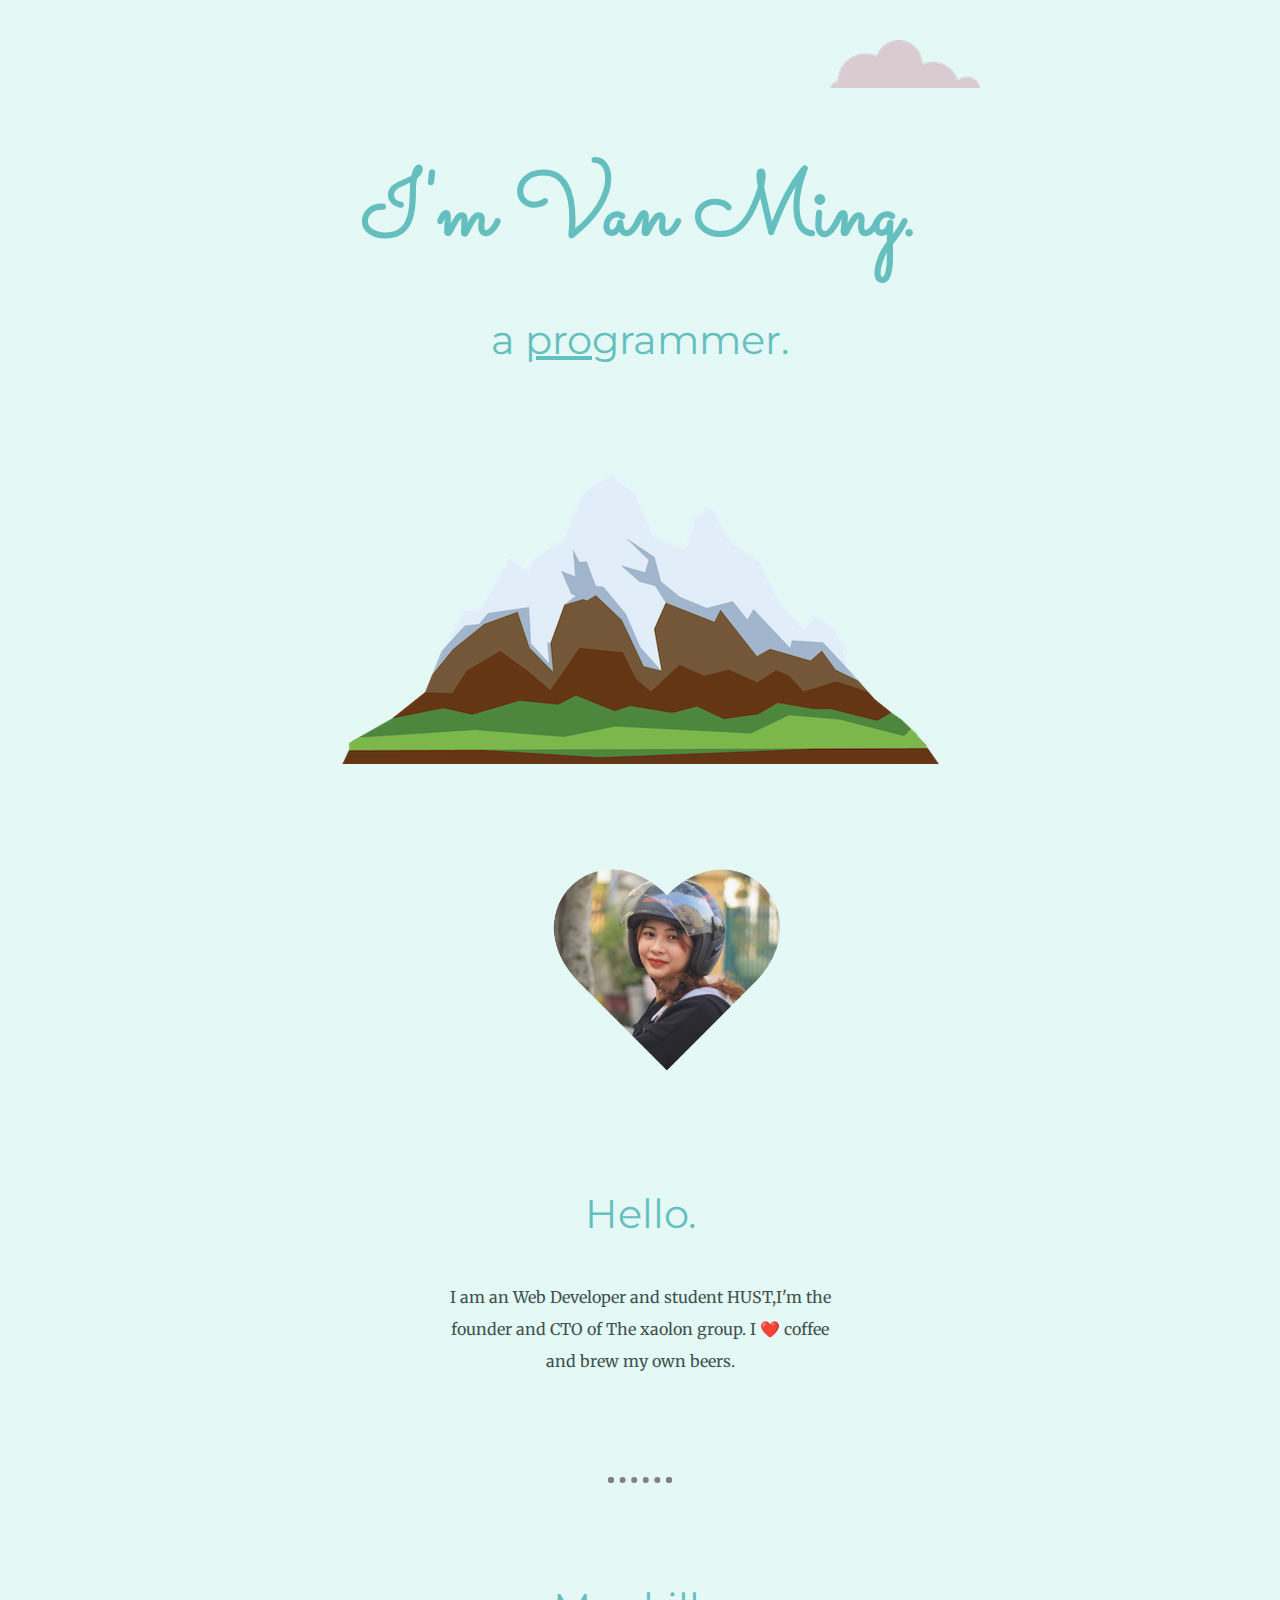
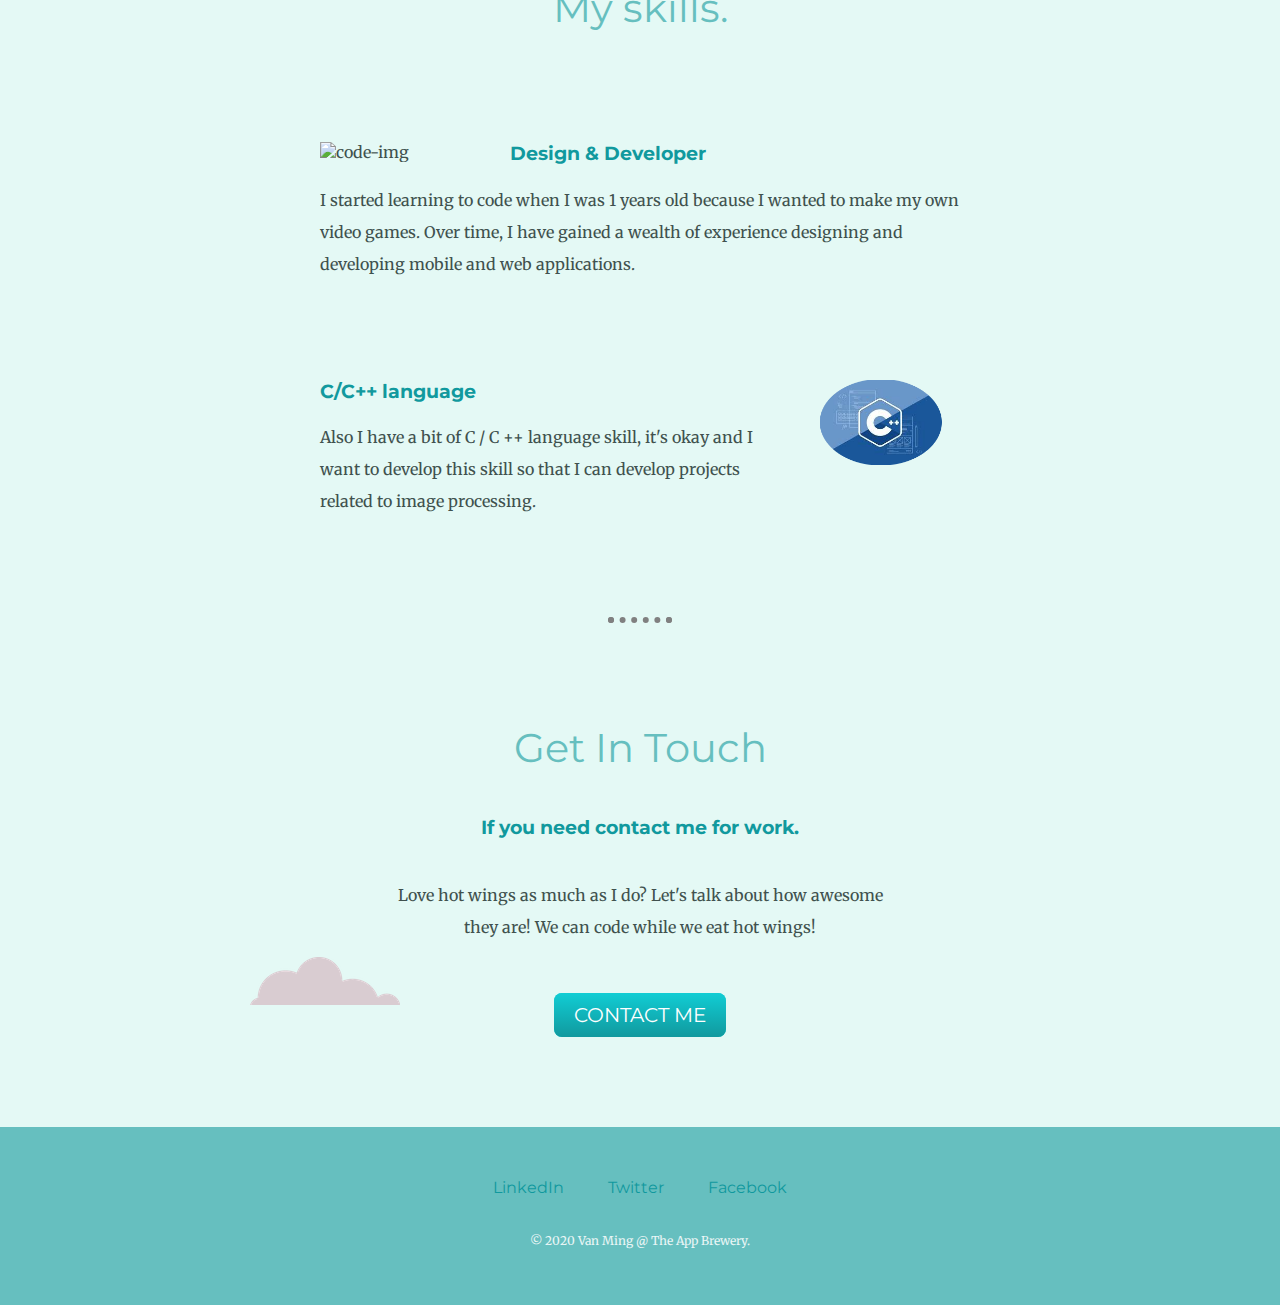
==== Untitled-1.html @ 1095145e "add initial cv web" ====
<!DOCTYPE html>
<html lang="en">
<head>
    <meta charset="UTF-8">
    <meta http-equiv="X-UA-Compatible" content="IE=edge">
    <meta name="viewport" content="width=device-width, initial-scale=1.0">
    <title>Van Ming</title>
    <link rel="stylesheet" href="css/styles.css">
    <link href="https://fonts.googleapis.com/css?family=Merriweather|Montserrat|Sacramento" rel="stylesheet">
    <link rel="icon" href="facebook-icon-png-32x32-28.jpg">
</head>
<body>
    <div class="top-container">
        <img class="top-cloud" src="images/cloud.png" alt="cloud">
        <div class="title-text">
            <h1>I'm Van Ming.</h1>
            <h2>a <span class="pro">pro</span>grammer.</h2>
        </div>
<img class="bottom-cloud" src="images/cloud.png" alt="cloud">
<img class="mountain" src="images/mountain.png" alt="mountain"
    </div>
    <div class="middle-container">
        <div class="profile">
            <img class="ss" src="images/abc.png" alt="my">
            <h2> Hello.</h2>
            <p class="intro">I am an Web Developer and student HUST,I'm the founder and CTO of The xaolon group. I ❤️ coffee and brew my own beers.</p>
        </div>
<hr>
<div class="skills">
<h2>My skills.</h2>
<div class="skill-row">
    <img class="code-img" src="https://media.giphy.com/media/iIqmM5tTjmpOB9mpbn/giphy.gif" alt=code-img>
    <h3>Design & Developer</h3>
    <p>I started learning to code when I was 1 years old because I wanted to make my own video games. Over time, I have gained a wealth of experience designing and developing mobile and web applications.</p>
</div>
<div class="skill-row">
    <img class="chilli-img" src="images/C++.png" alt="abc">

    <h3>C/C++ language </h3>
    <p>Also I have a bit of C / C ++ language skill, it's okay and I want to develop this skill so that I can develop projects related to image processing.</p>
</div>
</div>
<hr>
<div class="contact-me">
    <h2>Get In Touch</h2>
    <h3>If you need contact me for work.</h3>
    <p class="contact-message">Love hot wings as much as I do? Let's talk about how awesome they are! We can code while we eat hot wings!</p>
    <a class="btn" href="ngovanminhdtvt08@gmail.com">CONTACT ME</a>
  </div>
</div>


<div class="bottom-container">
  <a class="footer-link" href="https://www.linkedin.com/">LinkedIn</a>
  <a class="footer-link" href="https://twitter.com/minh66hn">Twitter</a>
  <a class="footer-link" href="https://www.facebook.com/minh66hn/">Facebook</a>
  <p class="copyright">© 2020 Van Ming @ The App Brewery.</p>
</div>
    </div>
</body>
</html>
---- css/styles.css ----
body {
  color: #40514E;
  margin: 0;
  text-align: center;
  font-family: 'Merriweather', serif;
}

h1 {
  color: #66BFBF;
  font-size: 5.625rem;
  margin: 50px auto 0 auto;
  font-family: 'Sacramento', cursive;
}

h2 {
  color: #66BFBF;
  font-family: 'Montserrat', sans-serif;
  font-size: 2.5rem;
  font-weight: normal;
  padding-bottom: 10px;
}

h3 {
  color: #11999E;
  font-family: 'Montserrat', sans-serif;
}

p {
  line-height: 2;
}

hr {
  border: dotted gray 6px;
  border-bottom: none;
  width: 4%;
  margin: 100px auto;
}

a{
  color: #11999E;
  font-family: 'Montserrat', sans-serif;
  margin: 10px 20px;
  text-decoration: none;
}

a:hover {
  color: #EAF6F6;
}

.top-container {
  background-color: #E4F9F5;
  position: relative;
  padding-top: 100px;
}

.middle-container {
  margin: 100px 0;
}
.ss{
  width: 280px;
}
.bottom-container {
  background-color: #66BFBF;
  padding: 50px 0 20px;
}

.skill-row {
  width: 50%;
  margin: 100px auto 100px auto;
  text-align: left;
}

.pro {
  text-decoration: underline;
}

.intro {
  width: 30%;
  margin: auto;
}

.contact-message {
  width: 40%;
  margin: 40px auto 60px;
}

.copyright {
  color: #EAF6F6;
  font-size: 0.75rem;
  padding: 20px 0;
}

.top-cloud {
  position: absolute;
  right: 300px;
  top: 40px;
}

.bottom-cloud {
  position: absolute;
  left: 250px;
  bottom: 300px;
}

.code-img {
  width: 25%;
  float: left;
  margin-right: 30px;
}

.chilli-img {
  width: 25%;
  float: right;
  margin-left: 30px;
}

.btn {
  background: #11cdd4;
  background-image: -webkit-linear-gradient(top, #11cdd4, #11999e);
  background-image: -moz-linear-gradient(top, #11cdd4, #11999e);
  background-image: -ms-linear-gradient(top, #11cdd4, #11999e);
  background-image: -o-linear-gradient(top, #11cdd4, #11999e);
  background-image: linear-gradient(to bottom, #11cdd4, #11999e);
  -webkit-border-radius: 8;
  -moz-border-radius: 8;
  border-radius: 8px;
  font-family: 'Montserrat', sans-serif;
  color: #ffffff;
  font-size: 20px;
  padding: 10px 20px 10px 20px;
  text-decoration: none;
}

.btn:hover {
  background: #30e3cb;
  background-image: -webkit-linear-gradient(top, #30e3cb, #2bc4ad);
  background-image: -moz-linear-gradient(top, #30e3cb, #2bc4ad);
  background-image: -ms-linear-gradient(top, #30e3cb, #2bc4ad);
  background-image: -o-linear-gradient(top, #30e3cb, #2bc4ad);
  background-image: linear-gradient(to bottom, #30e3cb, #2bc4ad);
  text-decoration: none;
}
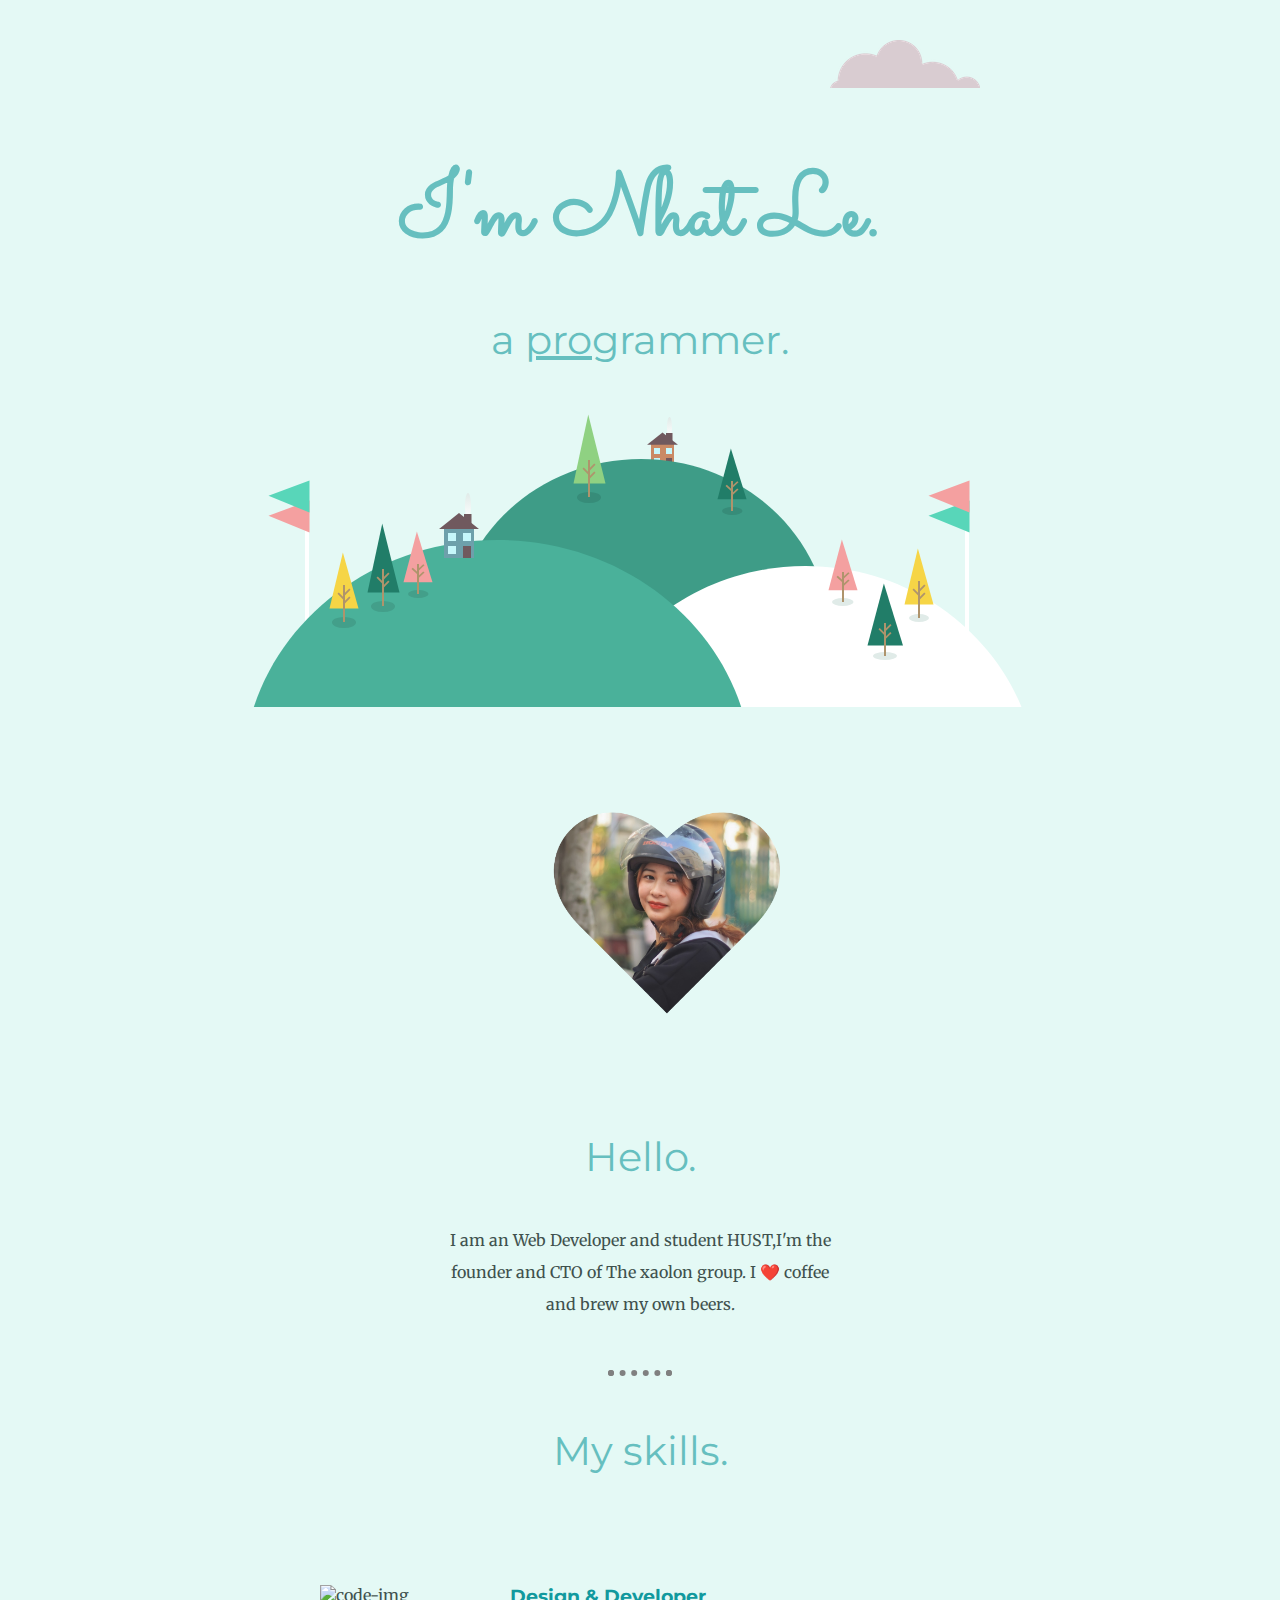
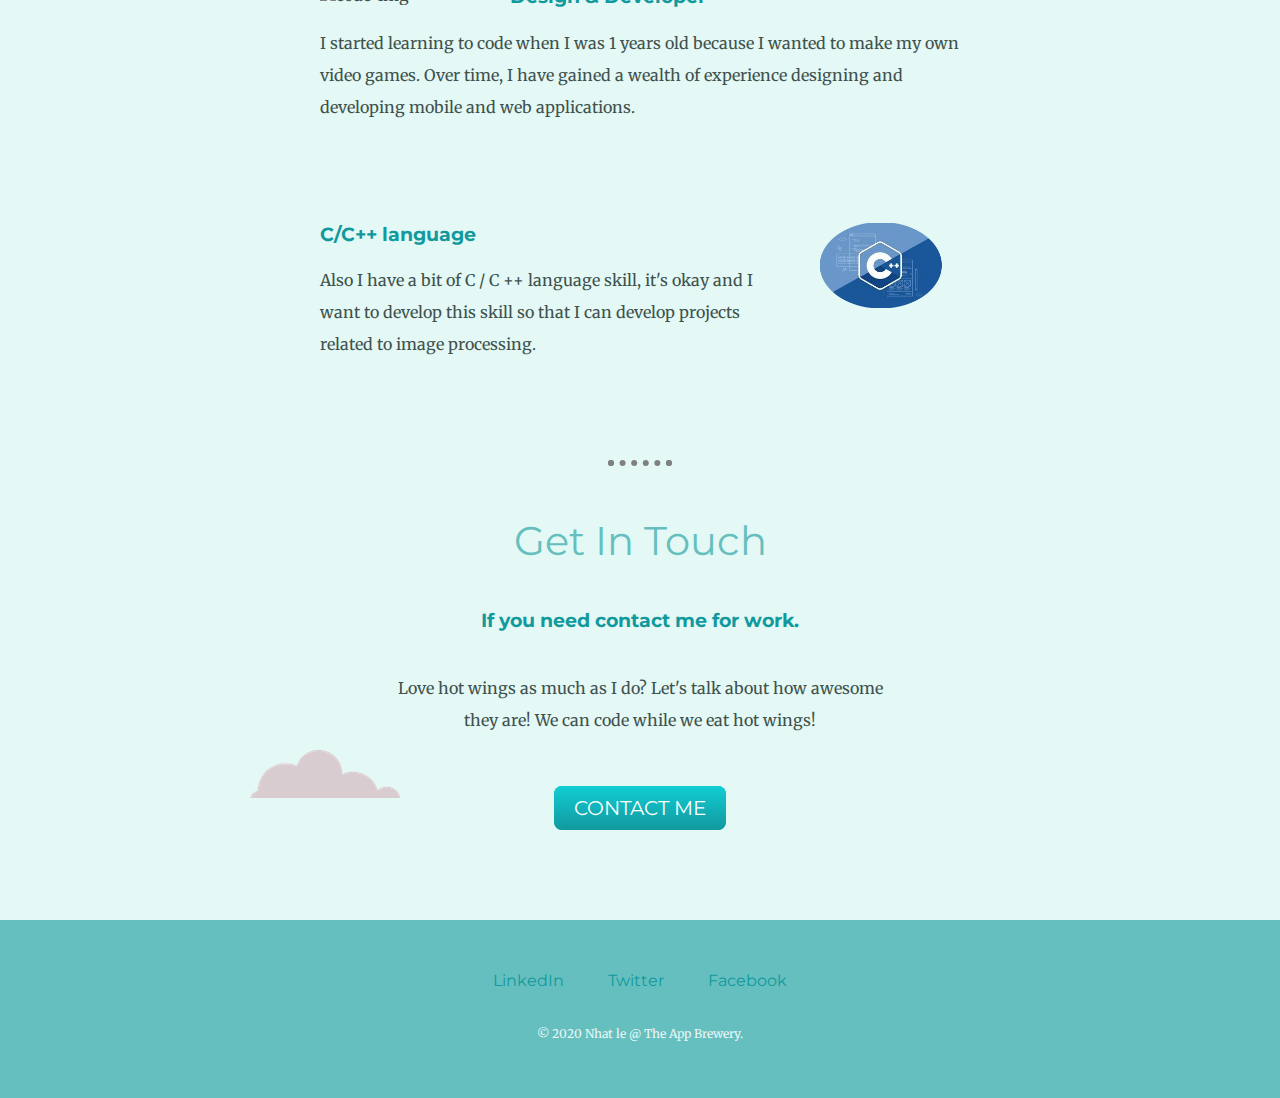
==== commit 02d26b05: "Add files via upload" ====
--- a/Untitled-1.html
+++ b/Untitled-1.html
@@ -4,7 +4,7 @@
     <meta charset="UTF-8">
     <meta http-equiv="X-UA-Compatible" content="IE=edge">
     <meta name="viewport" content="width=device-width, initial-scale=1.0">
-    <title>Van Ming</title>
+    <title>Nhat Le</title>
     <link rel="stylesheet" href="css/styles.css">
     <link href="https://fonts.googleapis.com/css?family=Merriweather|Montserrat|Sacramento" rel="stylesheet">
     <link rel="icon" href="facebook-icon-png-32x32-28.jpg">
@@ -13,11 +13,11 @@
     <div class="top-container">
         <img class="top-cloud" src="images/cloud.png" alt="cloud">
         <div class="title-text">
-            <h1>I'm Van Ming.</h1>
+            <h1>I'm Nhat Le.</h1>
             <h2>a <span class="pro">pro</span>grammer.</h2>
         </div>
 <img class="bottom-cloud" src="images/cloud.png" alt="cloud">
-<img class="mountain" src="images/mountain.png" alt="mountain"
+<img class="mountain" src="images/land.svg" alt="mountain"
     </div>
     <div class="middle-container">
         <div class="profile">
@@ -45,16 +45,16 @@
     <h2>Get In Touch</h2>
     <h3>If you need contact me for work.</h3>
     <p class="contact-message">Love hot wings as much as I do? Let's talk about how awesome they are! We can code while we eat hot wings!</p>
-    <a class="btn" href="ngovanminhdtvt08@gmail.com">CONTACT ME</a>
+    <a class="btn" href="">CONTACT ME</a>
   </div>
 </div>
 
 
 <div class="bottom-container">
   <a class="footer-link" href="https://www.linkedin.com/">LinkedIn</a>
-  <a class="footer-link" href="https://twitter.com/minh66hn">Twitter</a>
-  <a class="footer-link" href="https://www.facebook.com/minh66hn/">Facebook</a>
-  <p class="copyright">© 2020 Van Ming @ The App Brewery.</p>
+  <a class="footer-link" href="https://twitter.com">Twitter</a>
+  <a class="footer-link" href="https://www.facebook.com/nhatle.pham.125323">Facebook</a>
+  <p class="copyright">© 2020 Nhat le @ The App Brewery.</p>
 </div>
     </div>
 </body>
--- a/css/styles.css
+++ b/css/styles.css
@@ -33,7 +33,7 @@
   border: dotted gray 6px;
   border-bottom: none;
   width: 4%;
-  margin: 100px auto;
+  margin: 50px auto;
 }
 
 a{
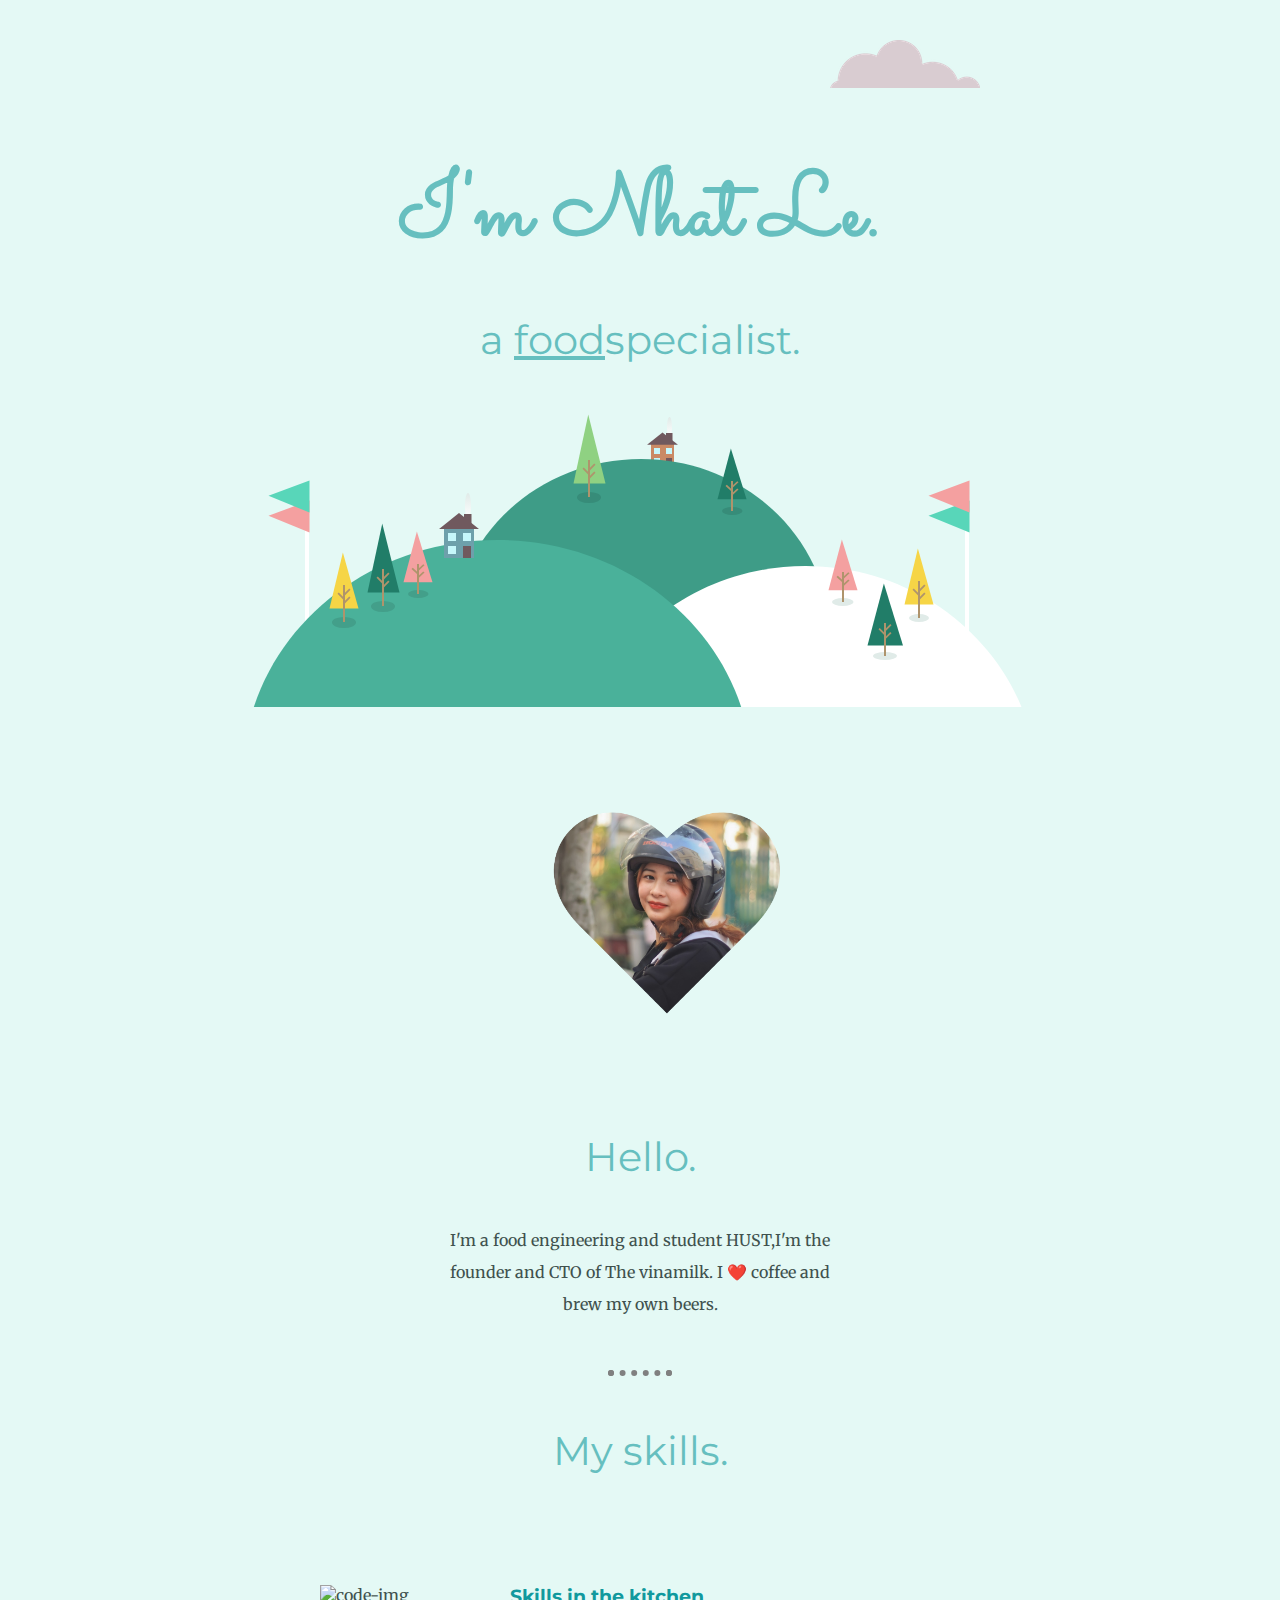
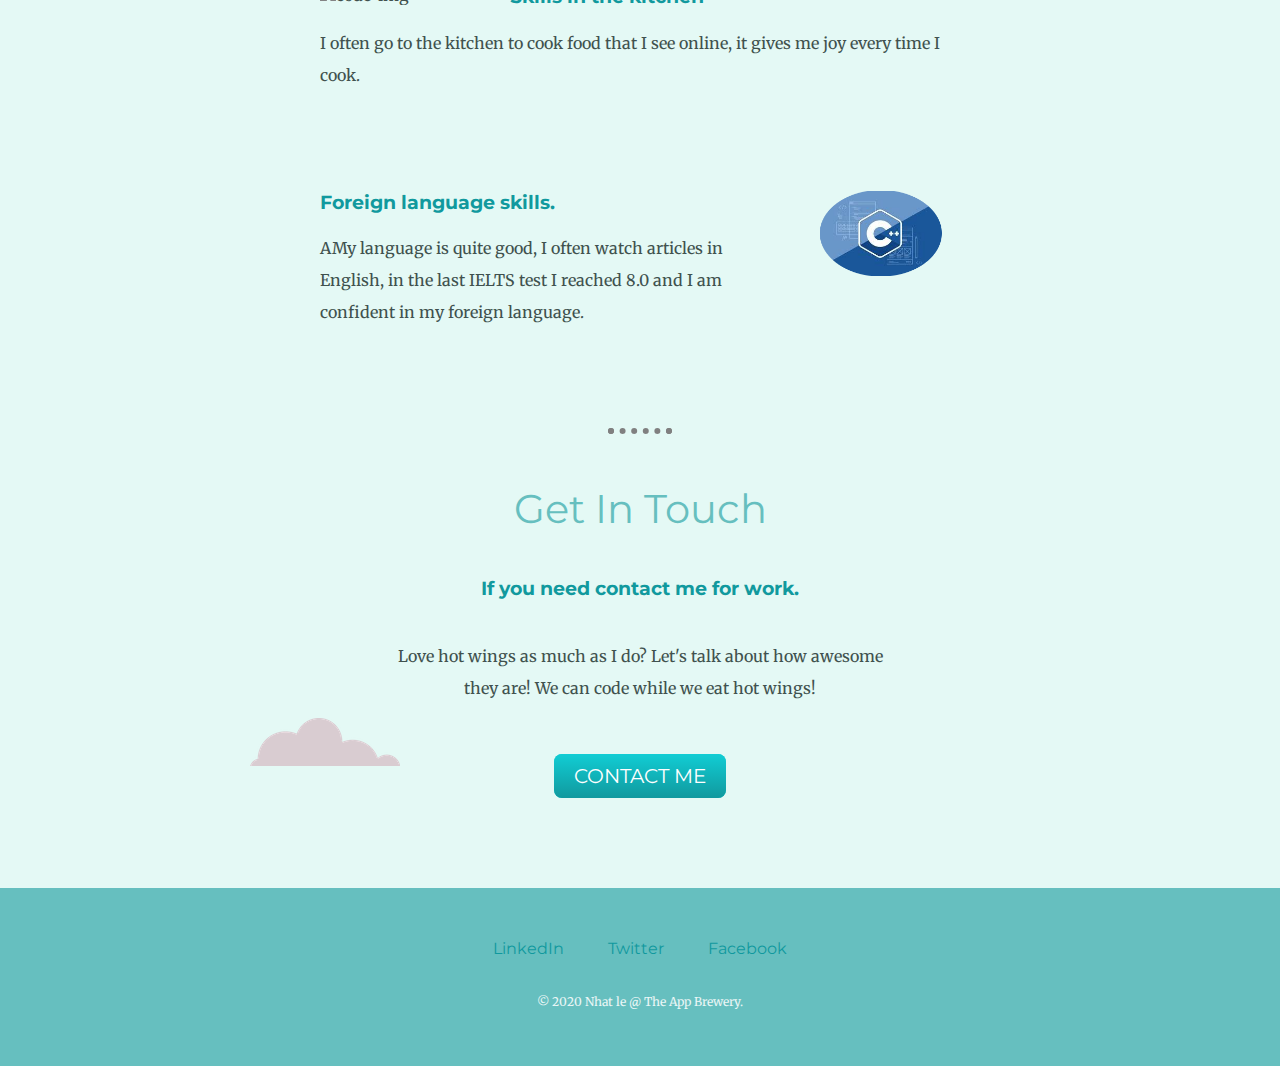
==== commit 530954ec: "Add files via upload" ====
--- a/Untitled-1.html
+++ b/Untitled-1.html
@@ -14,7 +14,7 @@
         <img class="top-cloud" src="images/cloud.png" alt="cloud">
         <div class="title-text">
             <h1>I'm Nhat Le.</h1>
-            <h2>a <span class="pro">pro</span>grammer.</h2>
+            <h2>a <span class="pro">food</span>specialist.</h2>
         </div>
 <img class="bottom-cloud" src="images/cloud.png" alt="cloud">
 <img class="mountain" src="images/land.svg" alt="mountain"
@@ -23,21 +23,21 @@
         <div class="profile">
             <img class="ss" src="images/abc.png" alt="my">
             <h2> Hello.</h2>
-            <p class="intro">I am an Web Developer and student HUST,I'm the founder and CTO of The xaolon group. I ❤️ coffee and brew my own beers.</p>
+            <p class="intro">I'm a food engineering and student HUST,I'm the founder and CTO of The vinamilk. I ❤️ coffee and brew my own beers.</p>
         </div>
 <hr>
 <div class="skills">
 <h2>My skills.</h2>
 <div class="skill-row">
-    <img class="code-img" src="https://media.giphy.com/media/iIqmM5tTjmpOB9mpbn/giphy.gif" alt=code-img>
-    <h3>Design & Developer</h3>
-    <p>I started learning to code when I was 1 years old because I wanted to make my own video games. Over time, I have gained a wealth of experience designing and developing mobile and web applications.</p>
+    <img class="code-img" src="https://media.giphy.com/media/3o7btUDtnx3gTwIlmo/giphy.gif" alt=code-img>
+    <h3>Skills in the kitchen</h3>
+    <p>I often go to the kitchen to cook food that I see online, it gives me joy every time I cook.</p>
 </div>
 <div class="skill-row">
     <img class="chilli-img" src="images/C++.png" alt="abc">
 
-    <h3>C/C++ language </h3>
-    <p>Also I have a bit of C / C ++ language skill, it's okay and I want to develop this skill so that I can develop projects related to image processing.</p>
+    <h3>Foreign language skills.</h3>
+    <p>AMy language is quite good, I often watch articles in English, in the last IELTS test I reached 8.0 and I am confident in my foreign language.</p>
 </div>
 </div>
 <hr>
